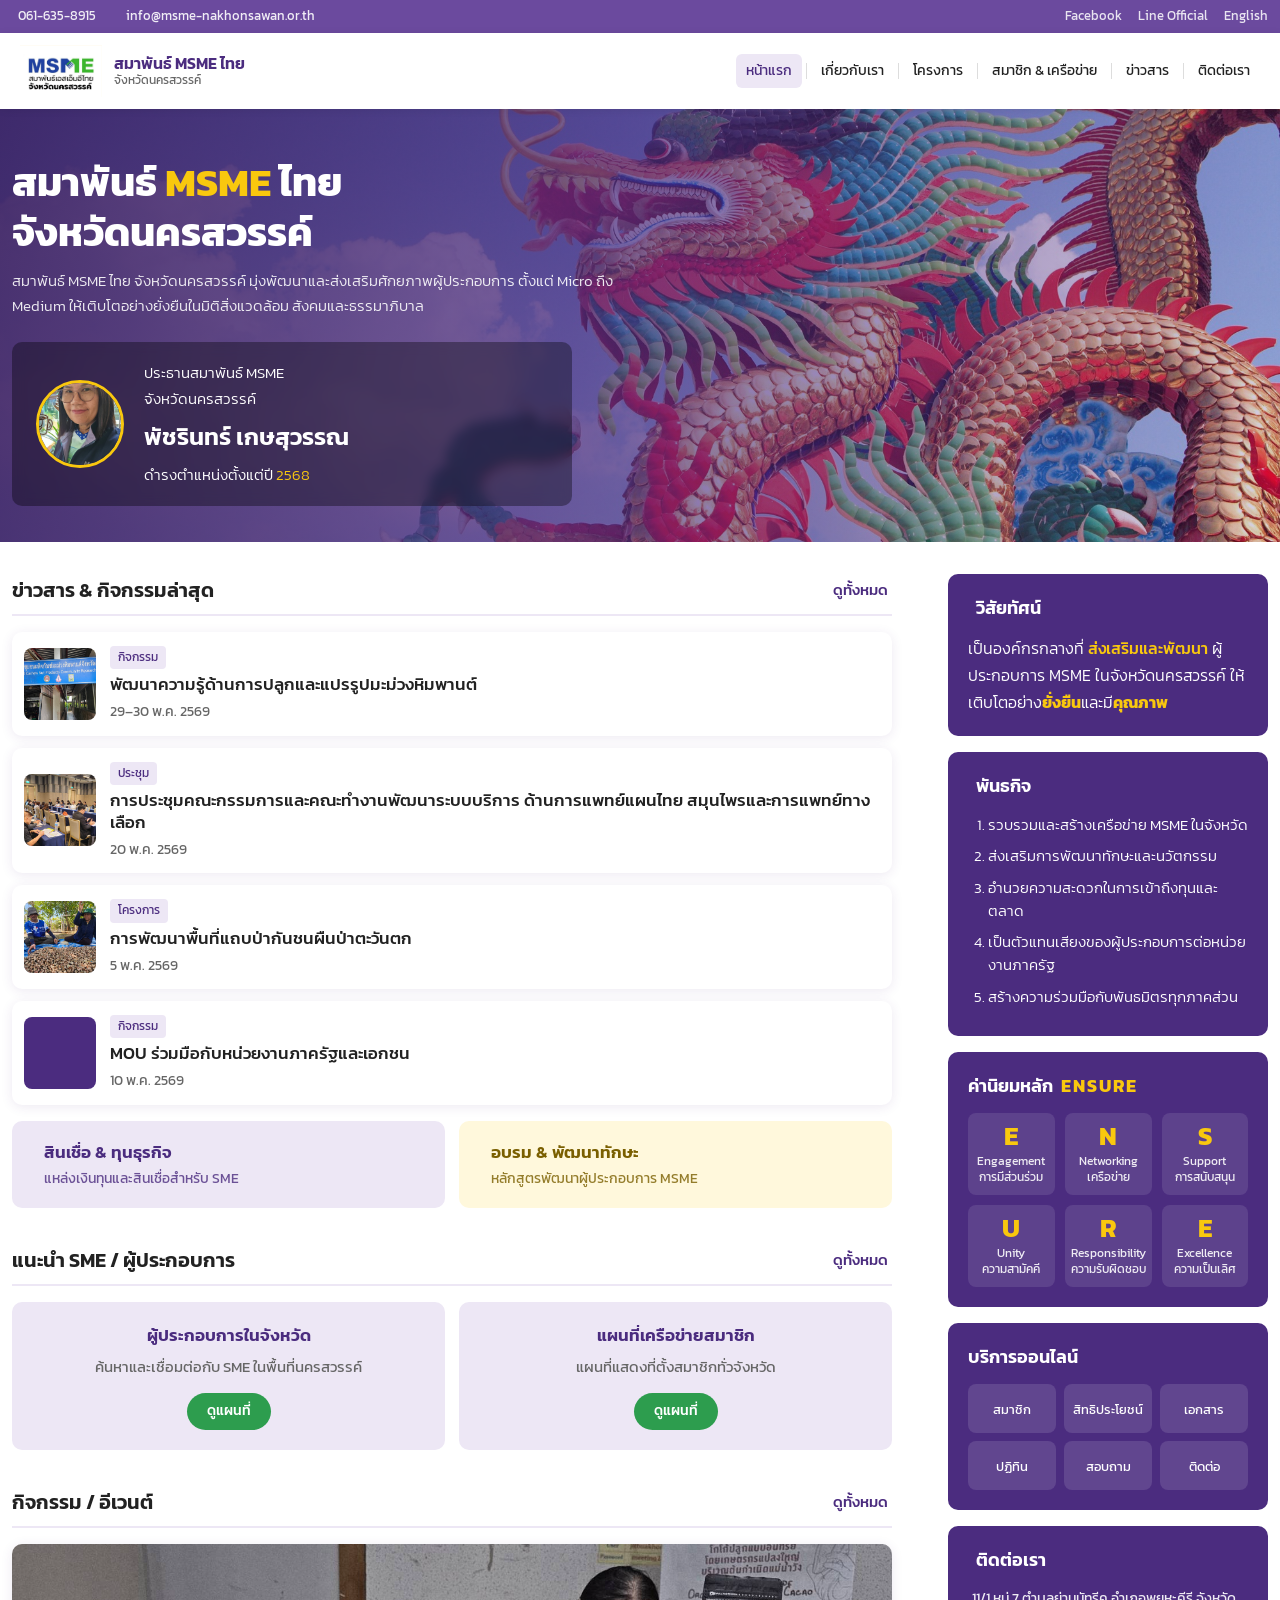
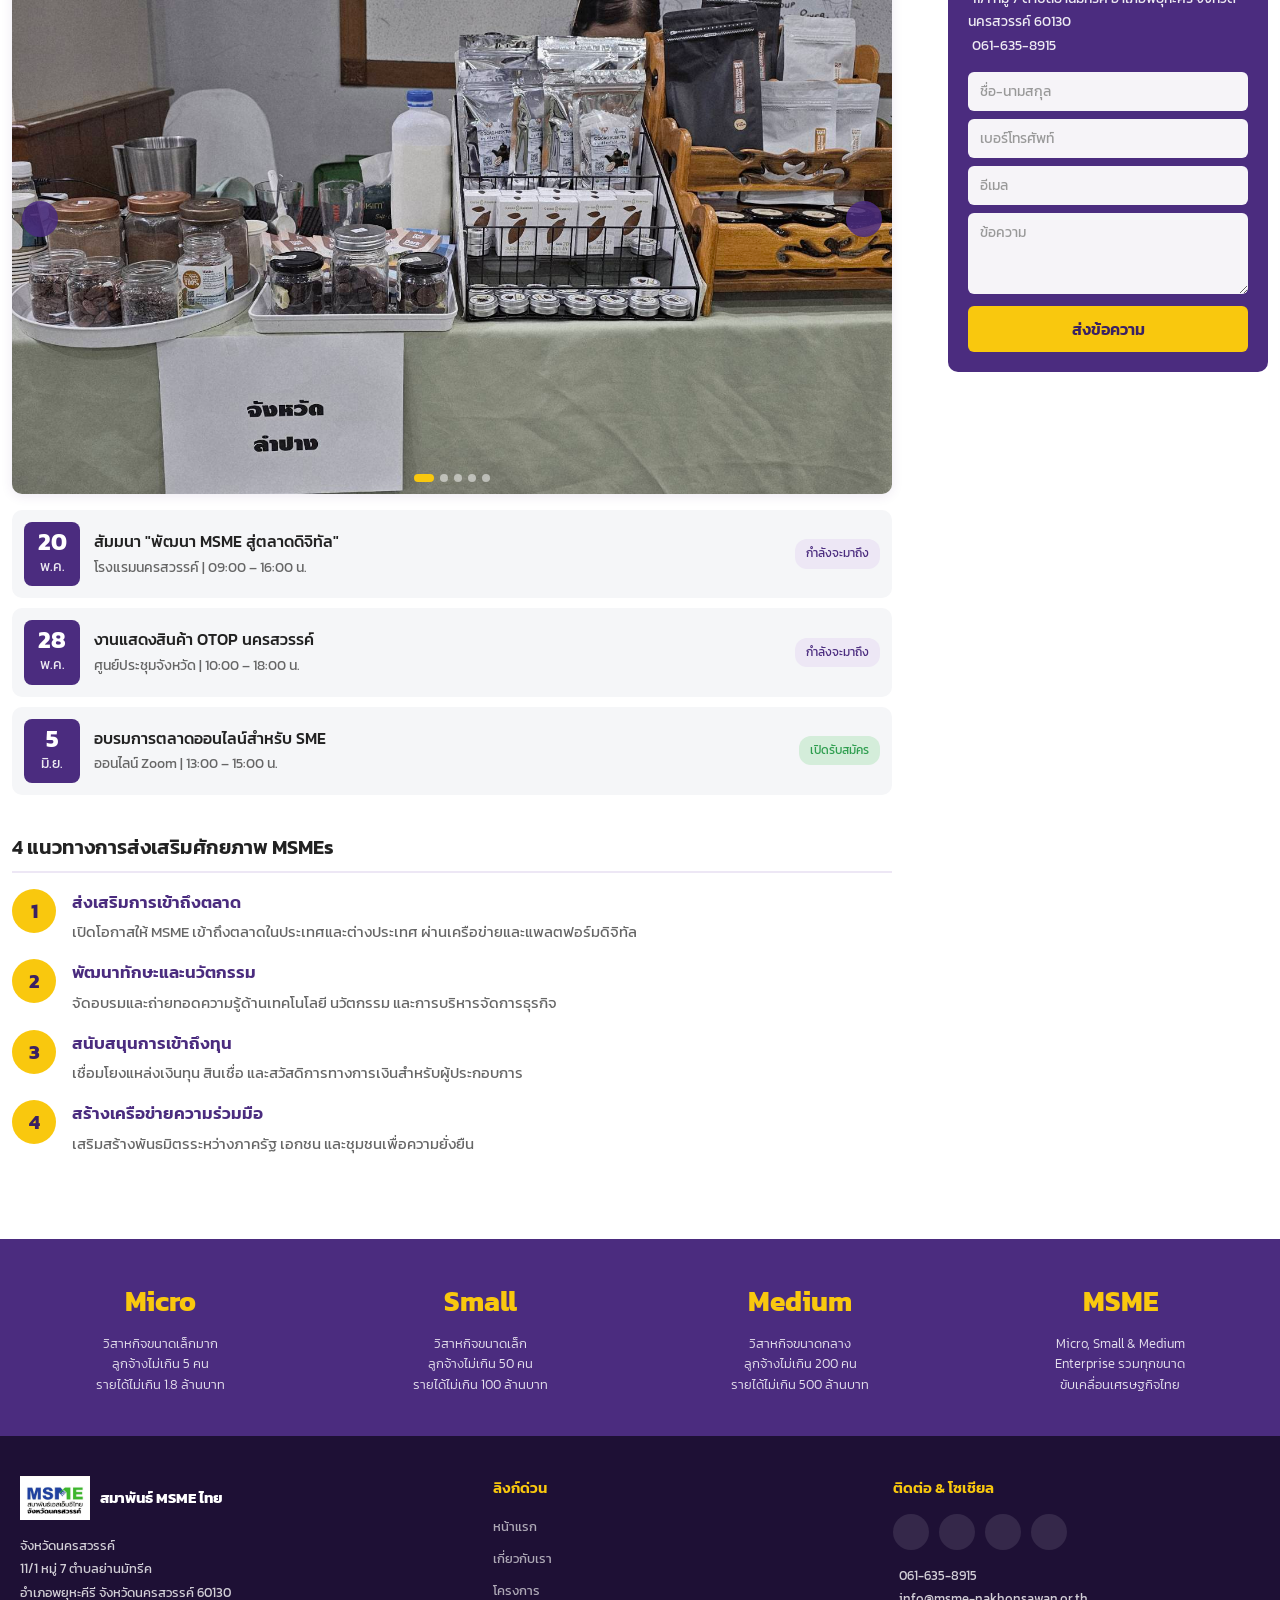
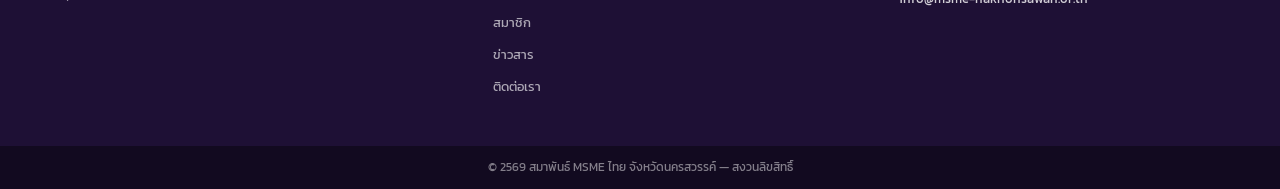
==== index.html @ e596b1a9 "Initial commit: MSME Nakhon Sawan website Co-Authored-By: Claude Sonnet 4.6 <noreply@anthropic.com>" ====
<!DOCTYPE html>
<html lang="th">
<head>
  <meta charset="UTF-8">
  <meta name="viewport" content="width=device-width, initial-scale=1.0">
  <title>สมาพันธ์ MSME ไทย จังหวัดนครสวรรค์</title>
  <link rel="preconnect" href="https://fonts.googleapis.com">
  <link rel="preconnect" href="https://fonts.gstatic.com" crossorigin>
  <link href="https://fonts.googleapis.com/css2?family=Kanit:wght@300;400;500;600;700&display=swap" rel="stylesheet">
  <link rel="stylesheet" href="https://cdn.jsdelivr.net/npm/@tabler/icons-webfont/tabler-icons.min.css">
  <link rel="stylesheet" href="css/main.css">
</head>
<body>

  <!-- Top Bar -->
  <div class="top-bar">
    <div class="container top-bar-inner">
      <span><i class="ti ti-phone"></i> 061-635-8915</span>
      <span><i class="ti ti-mail"></i> info@msme-nakhonsawan.or.th</span>
      <div class="top-bar-links">
        <a href="#">Facebook</a>
        <a href="#">Line Official</a>
        <a href="#">English</a>
      </div>
    </div>
  </div>

  <!-- Header -->
  <header class="site-header">
    <div class="container header-inner">
      <a href="index.html" class="logo">
        <img src="img/msmeimg (1).png" alt="สมาพันธ์ MSME ไทย จังหวัดนครสวรรค์" class="logo-icon">
        <span class="logo-text">
          <strong>สมาพันธ์ MSME ไทย</strong>
          <small>จังหวัดนครสวรรค์</small>
        </span>
      </a>
      <nav class="main-nav" aria-label="เมนูหลัก">
        <a href="index.html" class="active">หน้าแรก</a>
        <span class="nav-divider"></span>
        <a href="coming-soon.html">เกี่ยวกับเรา</a>
        <span class="nav-divider"></span>
        <a href="coming-soon.html">โครงการ</a>
        <span class="nav-divider"></span>
        <a href="coming-soon.html">สมาชิก &amp; เครือข่าย</a>
        <span class="nav-divider"></span>
        <a href="coming-soon.html">ข่าวสาร</a>
        <span class="nav-divider"></span>
        <a href="coming-soon.html">ติดต่อเรา</a>
      </nav>
      <button class="nav-toggle" aria-label="เปิดเมนู">
        <i class="ti ti-menu-2"></i>
      </button>
    </div>
  </header>

  <!-- Hero -->
  <section class="hero">
    <div class="hero-bg"></div>
    <div class="hero-overlay"></div>
    <div class="container hero-grid">
      <div class="hero-content">
        <h1>สมาพันธ์ <span class="hero-accent">MSME</span> ไทย<br>จังหวัดนครสวรรค์</h1>
        <p>สมาพันธ์ MSME ไทย จังหวัดนครสวรรค์ มุ่งพัฒนาและส่งเสริมศักยภาพผู้ประกอบการ ตั้งแต่ Micro ถึง Medium ให้เติบโตอย่างยั่งยืนในมิติสิ่งแวดล้อม สังคมและธรรมาภิบาล</p>
        <div class="hero-profile">
          <div class="hero-profile-avatar">
            <img src="img/msmeimg (15).jpg" alt="พัชรินทร์ เกษสุวรรณ">
          </div>
          <div class="hero-profile-text">
            <span>ประธานสมาพันธ์ MSME</span>
            <span>จังหวัดนครสวรรค์</span>
            <strong>พัชรินทร์ เกษสุวรรณ</strong>
            <span class="hero-profile-term">ดำรงตำแหน่งตั้งแต่ปี <span class="hero-accent">2568</span></span>
          </div>
        </div>
      </div>
      <div class="hero-grid-spacer" aria-hidden="true"></div>
    </div>
  </section>

  <!-- Main Layout -->
  <main class="container main-layout">

    <!-- Left Column -->
    <div class="main-column">

      <!-- News -->
      <section class="section">
        <div class="section-header">
          <h2>ข่าวสาร &amp; กิจกรรมล่าสุด</h2>
          <a href="#" class="view-all" id="news-view-all" aria-expanded="false">
            <span class="view-all-label">ดูทั้งหมด</span>
            <i class="ti ti-arrow-right"></i>
          </a>
        </div>
        <div class="news-list" id="news-list">
          <a href="detail.html?id=news-mango-knowledge" class="news-item">
            <div class="news-thumb news-thumb-img">
              <img src="img/nut processing/msmeimg (76).jpg" alt="พัฒนาความรู้ด้านการปลูกและแปรรูปมะม่วงหิมพานต์">
            </div>
            <div class="news-body">
              <span class="tag">กิจกรรม</span>
              <h3>พัฒนาความรู้ด้านการปลูกและแปรรูปมะม่วงหิมพานต์</h3>
              <time>29–30 พ.ค. 2569</time>
            </div>
          </a>
          <a href="detail.html?id=news-digital-seminar" class="news-item">
            <div class="news-thumb news-thumb-img">
              <img src="img/Thai medicine and herbal/msmeimg (61).jpg" alt="การประชุมคณะกรรมการและคณะทำงานพัฒนาระบบบริการ ด้านการแพทย์แผนไทย สมุนไพรและการแพทย์ทางเลือก">
            </div>
            <div class="news-body">
              <span class="tag">ประชุม</span>
              <h3>การประชุมคณะกรรมการและคณะทำงานพัฒนาระบบบริการ ด้านการแพทย์แผนไทย สมุนไพรและการแพทย์ทางเลือก</h3>
              <time>20 พ.ค. 2569</time>
            </div>
          </a>
          <a href="detail.html?id=news-new-entrepreneur" class="news-item">
            <div class="news-thumb news-thumb-img">
              <img src="img/buffer zone of the Western Forest/msmeimg (3)(1).jpg" alt="การพัฒนาพื้นที่แถบป่ากันชนผืนป่าตะวันตก">
            </div>
            <div class="news-body">
              <span class="tag">โครงการ</span>
              <h3>การพัฒนาพื้นที่แถบป่ากันชนผืนป่าตะวันตก</h3>
              <time>5 พ.ค. 2569</time>
            </div>
          </a>
          <a href="detail.html?id=news-mou" class="news-item">
            <div class="news-thumb dark-purple"><i class="ti ti-handshake"></i></div>
            <div class="news-body">
              <span class="tag">กิจกรรม</span>
              <h3>MOU ร่วมมือกับหน่วยงานภาครัฐและเอกชน</h3>
              <time>10 พ.ค. 2569</time>
            </div>
          </a>
          <a href="detail.html?id=news-member-2569" class="news-item news-item-more">
            <div class="news-thumb purple"><i class="ti ti-news"></i></div>
            <div class="news-body">
              <span class="tag">ข่าวประชาสัมพันธ์</span>
              <h3>เปิดรับสมัครสมาชิกใหม่ ประจำปี 2569</h3>
              <time>15 พ.ค. 2569</time>
            </div>
          </a>
        </div>
        <div class="promo-cards">
          <a href="detail.html?id=promo-loan" class="promo-card promo-purple">
            <i class="ti ti-chart-line"></i>
            <div>
              <h4>สินเชื่อ &amp; ทุนธุรกิจ</h4>
              <p>แหล่งเงินทุนและสินเชื่อสำหรับ SME</p>
            </div>
          </a>
          <a href="detail.html?id=promo-training" class="promo-card promo-yellow">
            <i class="ti ti-school"></i>
            <div>
              <h4>อบรม &amp; พัฒนาทักษะ</h4>
              <p>หลักสูตรพัฒนาผู้ประกอบการ MSME</p>
            </div>
          </a>
        </div>
      </section>

      <!-- SME Map -->
      <section class="section">
        <div class="section-header">
          <h2>แนะนำ SME / ผู้ประกอบการ</h2>
          <a href="#" class="view-all">ดูทั้งหมด <i class="ti ti-arrow-right"></i></a>
        </div>
        <div class="sme-cards">
          <div class="sme-card">
            <i class="ti ti-building-store"></i>
            <h3>ผู้ประกอบการในจังหวัด</h3>
            <p>ค้นหาและเชื่อมต่อกับ SME ในพื้นที่นครสวรรค์</p>
            <a href="#" class="btn-green">ดูแผนที่</a>
          </div>
          <div class="sme-card">
            <i class="ti ti-map-pin"></i>
            <h3>แผนที่เครือข่ายสมาชิก</h3>
            <p>แผนที่แสดงที่ตั้งสมาชิกทั่วจังหวัด</p>
            <a href="#" class="btn-green">ดูแผนที่</a>
          </div>
        </div>
      </section>

      <!-- Events -->
      <section class="section events-section" id="events-section">
        <div class="section-header">
          <h2>กิจกรรม / อีเวนต์</h2>
          <a href="#" class="view-all" id="events-view-all" aria-expanded="false">
            <span class="view-all-label">ดูทั้งหมด</span>
            <i class="ti ti-arrow-right"></i>
          </a>
        </div>
        <div class="event-default-view">
        <div class="event-featured event-carousel" data-carousel>
          <div class="event-carousel-track">
            <div class="event-carousel-slide">
              <img src="img/Seminar for the Northern SME Federation Committee/msmeimg (26).jpg" alt="กิจกรรมสมาพันธ์ MSME 1">
            </div>
            <div class="event-carousel-slide">
              <img src="img/Seminar for the Northern SME Federation Committee/msmeimg (30).jpg" alt="กิจกรรมสมาพันธ์ MSME 2">
            </div>
            <div class="event-carousel-slide">
              <img src="img/Seminar for the Northern SME Federation Committee/msmeimg (31).jpg" alt="สัมมนาพัฒนา MSME">
            </div>
            <div class="event-carousel-slide">
              <img src="img/Seminar for the Northern SME Federation Committee/msmeimg (32).jpg" alt="งานประชุมผู้ประกอบการ">
            </div>
            <div class="event-carousel-slide">
              <img src="img/Seminar for the Northern SME Federation Committee/msmeimg (29).jpg" alt="งานแสดงสินค้า OTOP">
            </div>
          </div>
          <button type="button" class="carousel-btn carousel-prev" aria-label="รูปก่อนหน้า">
            <i class="ti ti-chevron-left"></i>
          </button>
          <button type="button" class="carousel-btn carousel-next" aria-label="รูปถัดไป">
            <i class="ti ti-chevron-right"></i>
          </button>
          <div class="carousel-dots" role="tablist" aria-label="เลือกรูปกิจกรรม"></div>
        </div>
        <div class="event-list">
          <div class="event-row">
            <div class="event-date"><span class="day">20</span><span class="month">พ.ค.</span></div>
            <div class="event-info">
              <h4>สัมมนา "พัฒนา MSME สู่ตลาดดิจิทัล"</h4>
              <p>โรงแรมนครสวรรค์ | 09:00 – 16:00 น.</p>
            </div>
            <span class="event-status upcoming">กำลังจะมาถึง</span>
          </div>
          <div class="event-row">
            <div class="event-date"><span class="day">28</span><span class="month">พ.ค.</span></div>
            <div class="event-info">
              <h4>งานแสดงสินค้า OTOP นครสวรรค์</h4>
              <p>ศูนย์ประชุมจังหวัด | 10:00 – 18:00 น.</p>
            </div>
            <span class="event-status upcoming">กำลังจะมาถึง</span>
          </div>
          <div class="event-row">
            <div class="event-date"><span class="day">5</span><span class="month">มิ.ย.</span></div>
            <div class="event-info">
              <h4>อบรมการตลาดออนไลน์สำหรับ SME</h4>
              <p>ออนไลน์ Zoom | 13:00 – 15:00 น.</p>
            </div>
            <span class="event-status open">เปิดรับสมัคร</span>
          </div>
        </div>
        </div>
        <div class="event-folder-view sme-cards" id="event-folder-cards" hidden>
          <a href="gallery.html?id=western-forest" class="sme-card event-folder-card">
            <div class="event-folder-thumb">
              <img src="img/buffer zone of the Western Forest/msmeimg (3)(1).jpg" alt="การพัฒนาพื้นที่แถบป่ากันชนผืนป่าตะวันตก">
            </div>
            <h3>การพัฒนาพื้นที่แถบป่ากันชนผืนป่าตะวันตก</h3>
            <p>รูปภาพกิจกรรมทั้งหมด 60 ภาพ</p>
            <span class="btn-green">ดูรูปทั้งหมด</span>
          </a>
          <a href="gallery.html?id=nut-processing" class="sme-card event-folder-card">
            <div class="event-folder-thumb">
              <img src="img/nut processing/msmeimg (76).jpg" alt="พัฒนาความรู้ด้านการปลูกและแปรรูปมะม่วงหิมพานต์">
            </div>
            <h3>พัฒนาความรู้ด้านการปลูกและแปรรูปมะม่วงหิมพานต์</h3>
            <p>รูปภาพกิจกรรมทั้งหมด 11 ภาพ</p>
            <span class="btn-green">ดูรูปทั้งหมด</span>
          </a>
          <a href="gallery.html?id=thai-medicine" class="sme-card event-folder-card">
            <div class="event-folder-thumb">
              <img src="img/Thai medicine and herbal/msmeimg (61).jpg" alt="การแพทย์แผนไทย สมุนไพรและการแพทย์ทางเลือก">
            </div>
            <h3>การแพทย์แผนไทย สมุนไพรและการแพทย์ทางเลือก</h3>
            <p>รูปภาพกิจกรรมทั้งหมด 10 ภาพ</p>
            <span class="btn-green">ดูรูปทั้งหมด</span>
          </a>
          <a href="gallery.html?id=sme-events" class="sme-card event-folder-card">
            <div class="event-folder-thumb">
              <img src="img/Seminar for the Northern SME Federation Committee/msmeimg (29).jpg" alt="กิจกรรมและอีเวนต์สมาพันธ์ MSME">
            </div>
            <h3>กิจกรรมและอีเวนต์สมาพันธ์ MSME</h3>
            <p>รูปภาพกิจกรรมทั้งหมด 34 ภาพ</p>
            <span class="btn-green">ดูรูปทั้งหมด</span>
          </a>
        </div>
      </section>

      <!-- Guidelines -->
      <section class="section">
        <div class="section-header">
          <h2>4 แนวทางการส่งเสริมศักยภาพ MSMEs</h2>
        </div>
        <ol class="guidelines">
          <li>
            <span class="guideline-num">1</span>
            <div>
              <h4>ส่งเสริมการเข้าถึงตลาด</h4>
              <p>เปิดโอกาสให้ MSME เข้าถึงตลาดในประเทศและต่างประเทศ ผ่านเครือข่ายและแพลตฟอร์มดิจิทัล</p>
            </div>
          </li>
          <li>
            <span class="guideline-num">2</span>
            <div>
              <h4>พัฒนาทักษะและนวัตกรรม</h4>
              <p>จัดอบรมและถ่ายทอดความรู้ด้านเทคโนโลยี นวัตกรรม และการบริหารจัดการธุรกิจ</p>
            </div>
          </li>
          <li>
            <span class="guideline-num">3</span>
            <div>
              <h4>สนับสนุนการเข้าถึงทุน</h4>
              <p>เชื่อมโยงแหล่งเงินทุน สินเชื่อ และสวัสดิการทางการเงินสำหรับผู้ประกอบการ</p>
            </div>
          </li>
          <li>
            <span class="guideline-num">4</span>
            <div>
              <h4>สร้างเครือข่ายความร่วมมือ</h4>
              <p>เสริมสร้างพันธมิตรระหว่างภาครัฐ เอกชน และชุมชนเพื่อความยั่งยืน</p>
            </div>
          </li>
        </ol>
      </section>
    </div>

    <!-- Sidebar -->
    <aside class="sidebar">

      <div class="sidebar-box vision-box">
        <h3><i class="ti ti-eye"></i> วิสัยทัศน์</h3>
        <p>เป็นองค์กรกลางที่ <span class="highlight">ส่งเสริมและพัฒนา</span> ผู้ประกอบการ MSME ในจังหวัดนครสวรรค์ ให้เติบโตอย่าง<strong>ยั่งยืน</strong>และมี<strong>คุณภาพ</strong></p>
      </div>

      <div class="sidebar-box mission-box">
        <h3><i class="ti ti-target"></i> พันธกิจ</h3>
        <ol>
          <li>รวบรวมและสร้างเครือข่าย MSME ในจังหวัด</li>
          <li>ส่งเสริมการพัฒนาทักษะและนวัตกรรม</li>
          <li>อำนวยความสะดวกในการเข้าถึงทุนและตลาด</li>
          <li>เป็นตัวแทนเสียงของผู้ประกอบการต่อหน่วยงานภาครัฐ</li>
          <li>สร้างความร่วมมือกับพันธมิตรทุกภาคส่วน</li>
        </ol>
      </div>

      <div class="sidebar-box ensure-box">
        <h3>ค่านิยมหลัก <span class="ensure-title">ENSURE</span></h3>
        <div class="ensure-grid">
          <div class="ensure-item"><span class="letter">E</span><small>Engagement<br>การมีส่วนร่วม</small></div>
          <div class="ensure-item"><span class="letter">N</span><small>Networking<br>เครือข่าย</small></div>
          <div class="ensure-item"><span class="letter">S</span><small>Support<br>การสนับสนุน</small></div>
          <div class="ensure-item"><span class="letter">U</span><small>Unity<br>ความสามัคคี</small></div>
          <div class="ensure-item"><span class="letter">R</span><small>Responsibility<br>ความรับผิดชอบ</small></div>
          <div class="ensure-item"><span class="letter">E</span><small>Excellence<br>ความเป็นเลิศ</small></div>
        </div>
      </div>

      <div class="sidebar-box services-box">
        <h3>บริการออนไลน์</h3>
        <div class="service-grid">
          <a href="#" class="service-item"><i class="ti ti-user"></i><span>สมาชิก</span></a>
          <a href="#" class="service-item"><i class="ti ti-gift"></i><span>สิทธิประโยชน์</span></a>
          <a href="#" class="service-item"><i class="ti ti-file-text"></i><span>เอกสาร</span></a>
          <a href="#" class="service-item"><i class="ti ti-calendar"></i><span>ปฏิทิน</span></a>
          <a href="#" class="service-item"><i class="ti ti-headset"></i><span>สอบถาม</span></a>
          <a href="#" class="service-item"><i class="ti ti-phone"></i><span>ติดต่อ</span></a>
        </div>
      </div>

      <div class="sidebar-box contact-form-box">
        <h3><i class="ti ti-send"></i> ติดต่อเรา</h3>
        <p class="contact-info">
          <i class="ti ti-map-pin"></i> 11/1 หมู่ 7 ตำบลย่านมัทรีค อำเภอพยุหะคีรี จังหวัดนครสวรรค์ 60130<br>
          <i class="ti ti-phone"></i> 061-635-8915
        </p>
        <form class="contact-form">
          <input type="text" placeholder="ชื่อ-นามสกุล" required>
          <input type="tel" placeholder="เบอร์โทรศัพท์">
          <input type="email" placeholder="อีเมล" required>
          <textarea rows="3" placeholder="ข้อความ"></textarea>
          <button type="submit" class="btn-send">ส่งข้อความ</button>
        </form>
      </div>

    </aside>
  </main>

  <!-- Pre-Footer -->
  <section class="pre-footer">
    <div class="container pre-footer-grid">
      <div class="size-card">
        <h3>Micro</h3>
        <p>วิสาหกิจขนาดเล็กมาก<br>ลูกจ้างไม่เกิน 5 คน<br>รายได้ไม่เกิน 1.8 ล้านบาท</p>
      </div>
      <div class="size-card">
        <h3>Small</h3>
        <p>วิสาหกิจขนาดเล็ก<br>ลูกจ้างไม่เกิน 50 คน<br>รายได้ไม่เกิน 100 ล้านบาท</p>
      </div>
      <div class="size-card">
        <h3>Medium</h3>
        <p>วิสาหกิจขนาดกลาง<br>ลูกจ้างไม่เกิน 200 คน<br>รายได้ไม่เกิน 500 ล้านบาท</p>
      </div>
      <div class="size-card">
        <h3>MSME</h3>
        <p>Micro, Small &amp; Medium<br>Enterprise รวมทุกขนาด<br>ขับเคลื่อนเศรษฐกิจไทย</p>
      </div>
    </div>
  </section>

  <!-- Footer -->
  <footer class="site-footer">
    <div class="container footer-grid">
      <div class="footer-col">
        <div class="footer-logo">
          <img src="img/msmeimg (1).png" alt="สมาพันธ์ MSME ไทย จังหวัดนครสวรรค์" class="logo-icon">
          <strong>สมาพันธ์ MSME ไทย</strong>
        </div>
        <p>จังหวัดนครสวรรค์<br>11/1 หมู่ 7 ตำบลย่านมัทรีค <br>อำเภอพยุหะคีรี จังหวัดนครสวรรค์ 60130</p>
      </div>
      <div class="footer-col">
        <h4>ลิงก์ด่วน</h4>
        <ul>
          <li><a href="index.html">หน้าแรก</a></li>
          <li><a href="coming-soon.html">เกี่ยวกับเรา</a></li>
          <li><a href="coming-soon.html">โครงการ</a></li>
          <li><a href="coming-soon.html">สมาชิก</a></li>
          <li><a href="coming-soon.html">ข่าวสาร</a></li>
          <li><a href="coming-soon.html">ติดต่อเรา</a></li>
        </ul>
      </div>
      <div class="footer-col">
        <h4>ติดต่อ &amp; โซเชียล</h4>
        <div class="social-icons">
          <a href="#" aria-label="Facebook"><i class="ti ti-brand-facebook"></i></a>
          <a href="#" aria-label="Line"><i class="ti ti-brand-line"></i></a>
          <a href="#" aria-label="YouTube"><i class="ti ti-brand-youtube"></i></a>
          <a href="#" aria-label="Instagram"><i class="ti ti-brand-instagram"></i></a>
        </div>
        <p class="footer-contact">
          <i class="ti ti-phone"></i> 061-635-8915<br>
          <i class="ti ti-mail"></i> info@msme-nakhonsawan.or.th
        </p>
      </div>
    </div>
    <div class="footer-bottom">
      <div class="container">
        <p>&copy; 2569 สมาพันธ์ MSME ไทย จังหวัดนครสวรรค์ — สงวนลิขสิทธิ์</p>
      </div>
    </div>
  </footer>

  <script src="js/components/news-toggle.js"></script>
  <script src="js/components/events-toggle.js"></script>
  <script src="js/components/lightbox.js"></script>
  <script src="js/components/carousel.js"></script>
</body>
</html>
---- css/main.css ----
/* ===== MSME Nakhon Sawan — Main Stylesheet ===== */

/* Foundation */
@import 'theme.css';
@import 'base.css';

/* Components */
@import 'components/top-bar.css';
@import 'components/header.css';
@import 'components/hero.css';
@import 'components/news.css';
@import 'components/cards.css';
@import 'components/events.css';
@import 'components/carousel.css';
@import 'components/guidelines.css';
@import 'components/sidebar.css';
@import 'components/pre-footer.css';
@import 'components/footer.css';

/* Pages */
@import 'components/detail.css';
@import 'components/gallery.css';
@import 'components/lightbox.css';
@import 'components/coming-soon.css';
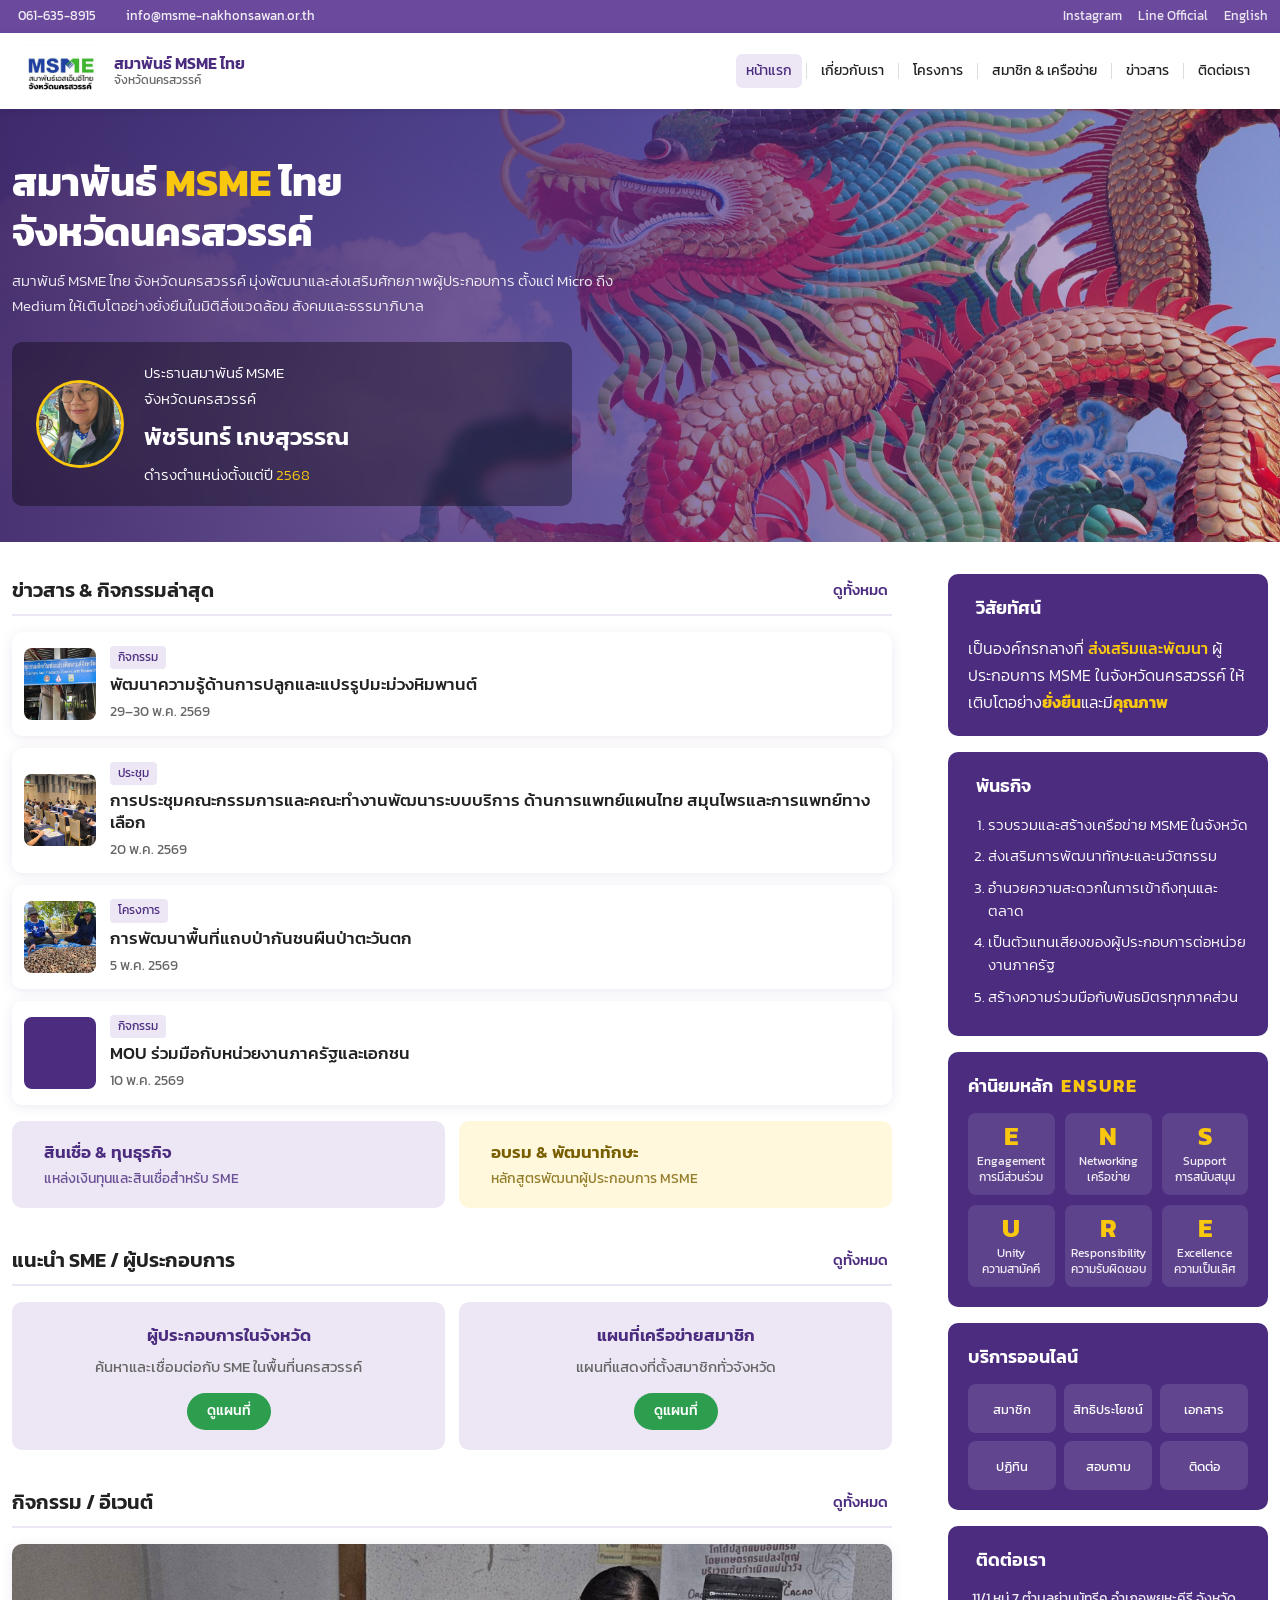
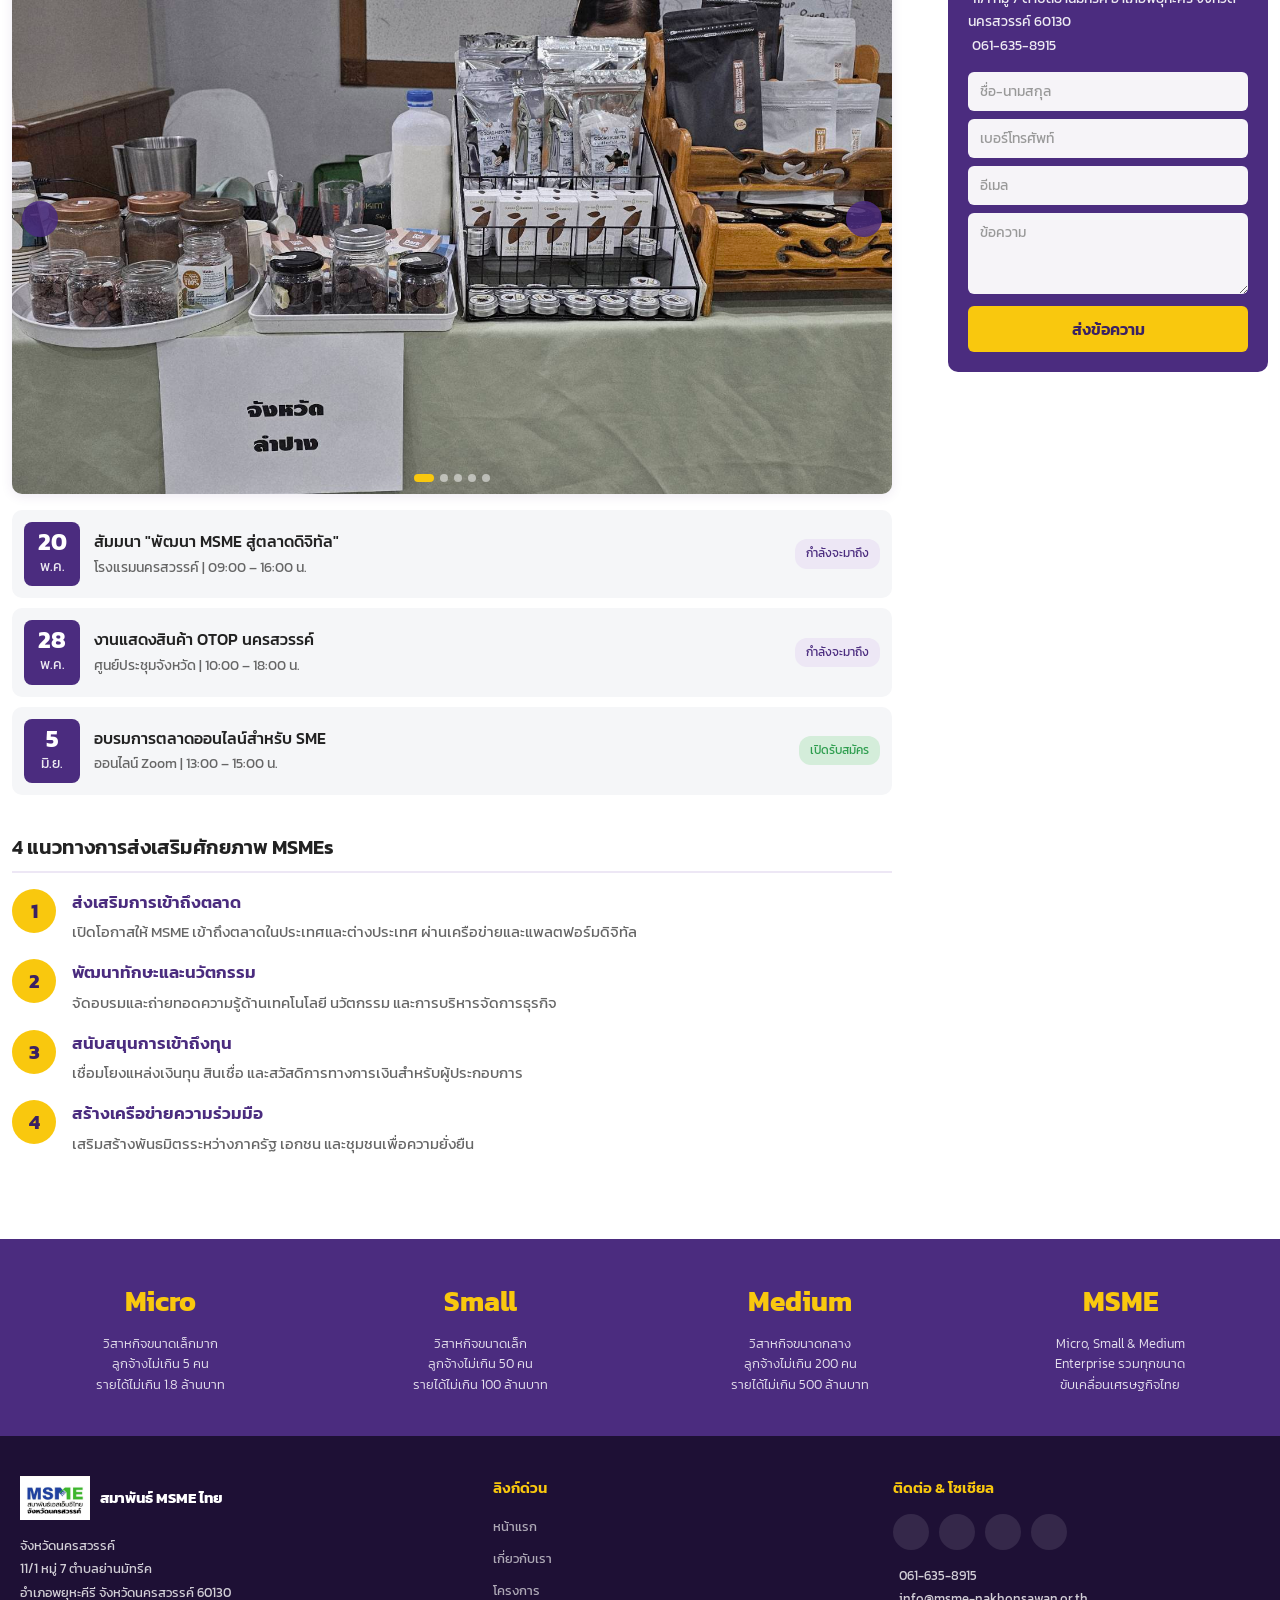
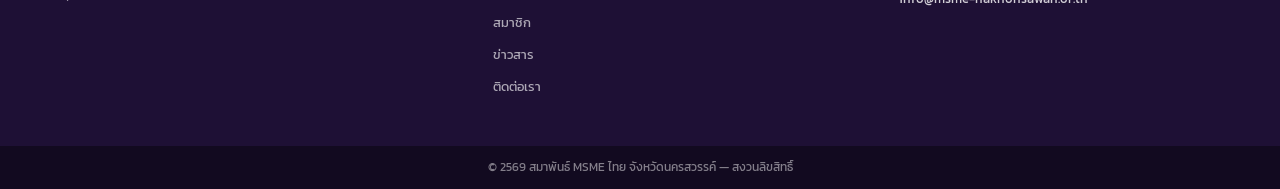
==== commit 0edb6ead: "[update] : update lastest information" ====
--- a/index.html
+++ b/index.html
@@ -18,7 +18,7 @@
       <span><i class="ti ti-phone"></i> 061-635-8915</span>
       <span><i class="ti ti-mail"></i> info@msme-nakhonsawan.or.th</span>
       <div class="top-bar-links">
-        <a href="#">Facebook</a>
+        <a href="#">Instagram</a>
         <a href="#">Line Official</a>
         <a href="#">English</a>
       </div>
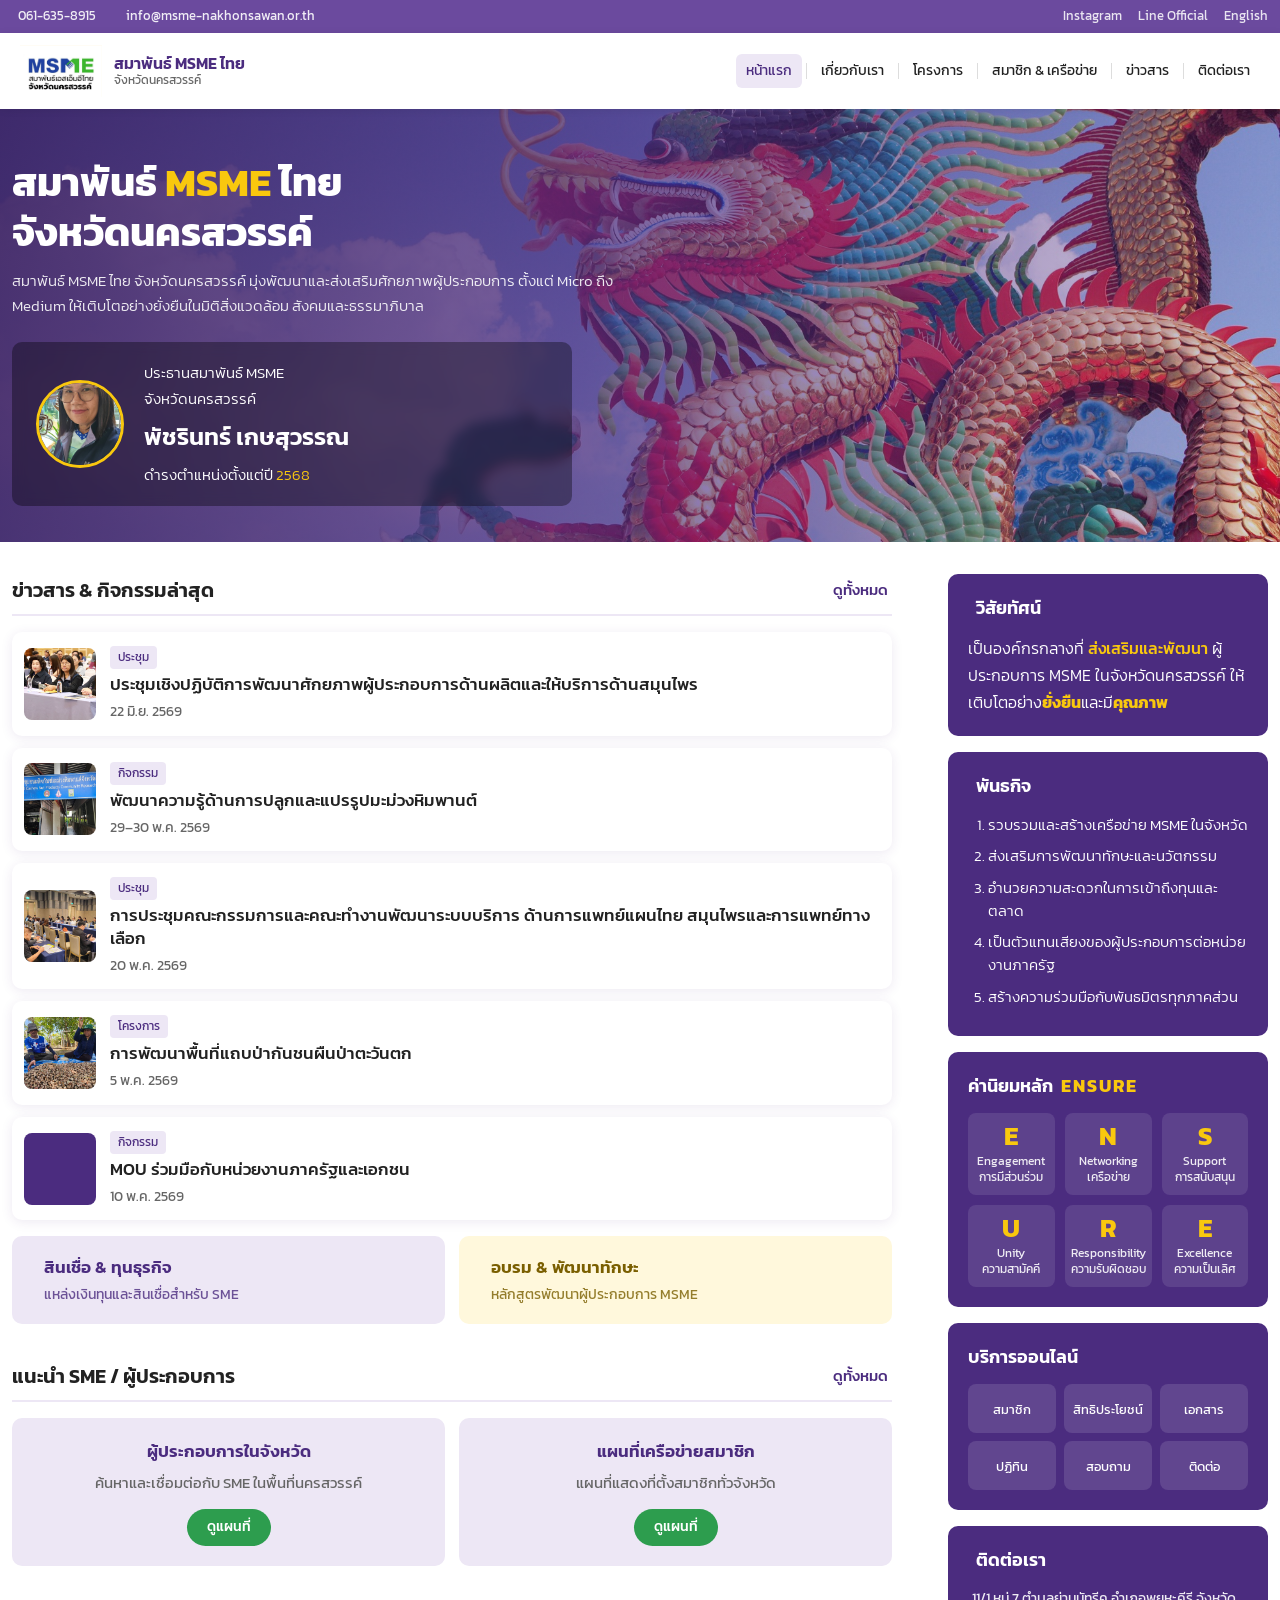
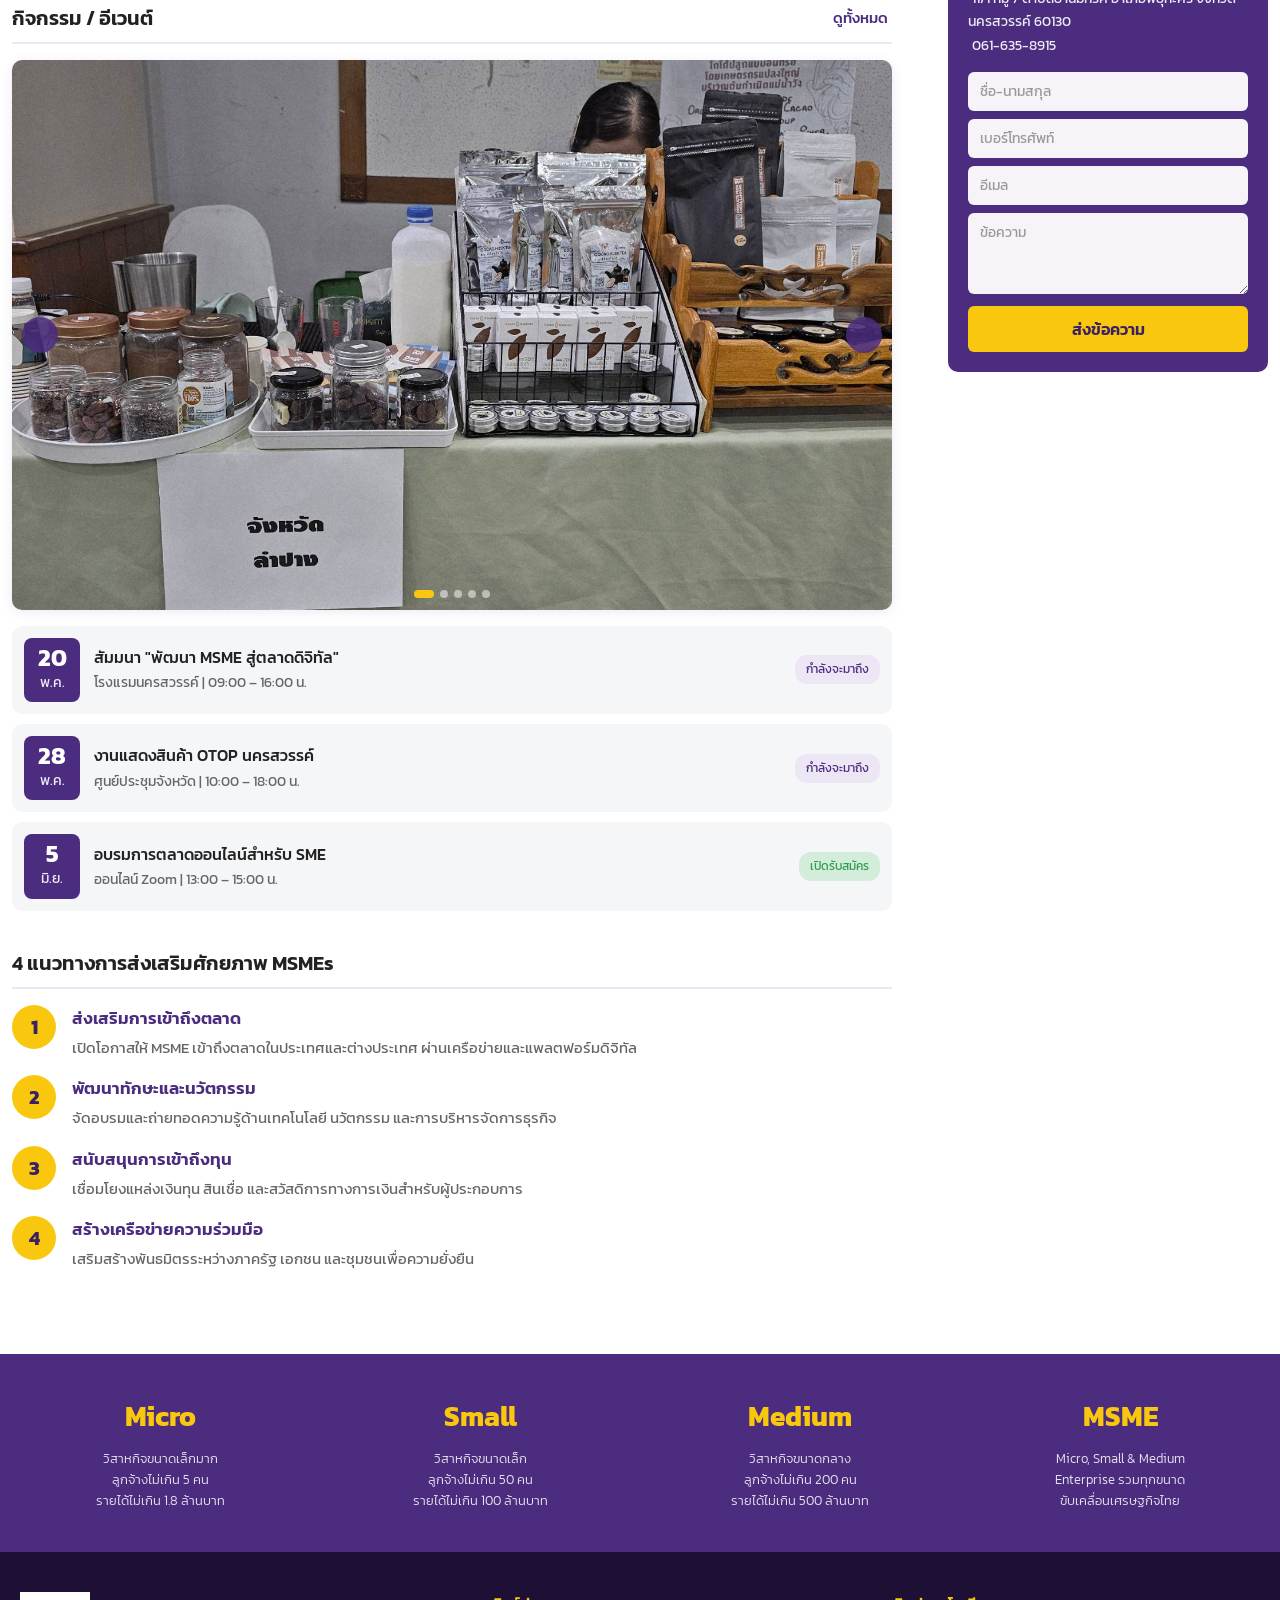
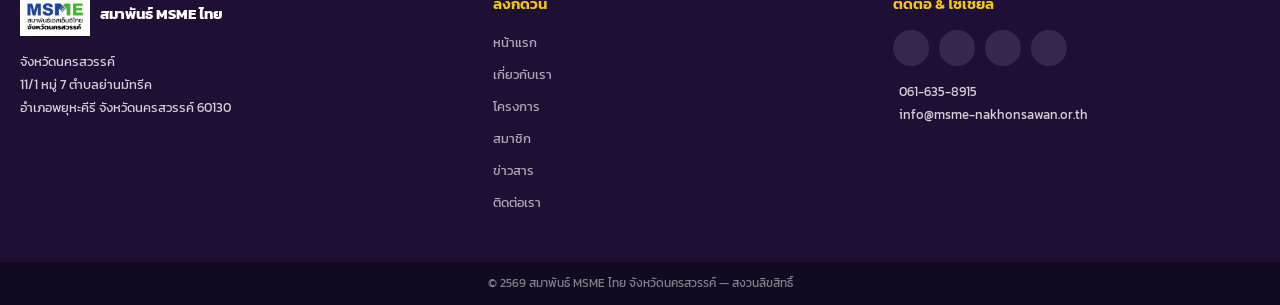
==== commit c071792f: "news-meeting-2569" ====
--- a/index.html
+++ b/index.html
@@ -94,6 +94,17 @@
           </a>
         </div>
         <div class="news-list" id="news-list">
+           <a href="detail.html?id=news-meeting-2569" class="news-item">
+            <div class="news-thumb news-thumb-img">
+              <img src="img\Nakhon Sawan Meeting\msmeimg (2).png" alt="ประชุมเชิงปฏิบัติการพัฒนาศักยภาพผู้ประกอบการด้านผลิตและให้บริการด้านสมุนไพร">
+            </div>
+            <div class="news-body">
+              <span class="tag">ประชุม</span>
+              <h3>ประชุมเชิงปฏิบัติการพัฒนาศักยภาพผู้ประกอบการด้านผลิตและให้บริการด้านสมุนไพร</h3>
+              <time>22 มิ.ย. 2569</time>
+            </div>
+          </a>
+
           <a href="detail.html?id=news-mango-knowledge" class="news-item">
             <div class="news-thumb news-thumb-img">
               <img src="img/nut processing/msmeimg (76).jpg" alt="พัฒนาความรู้ด้านการปลูกและแปรรูปมะม่วงหิมพานต์">
